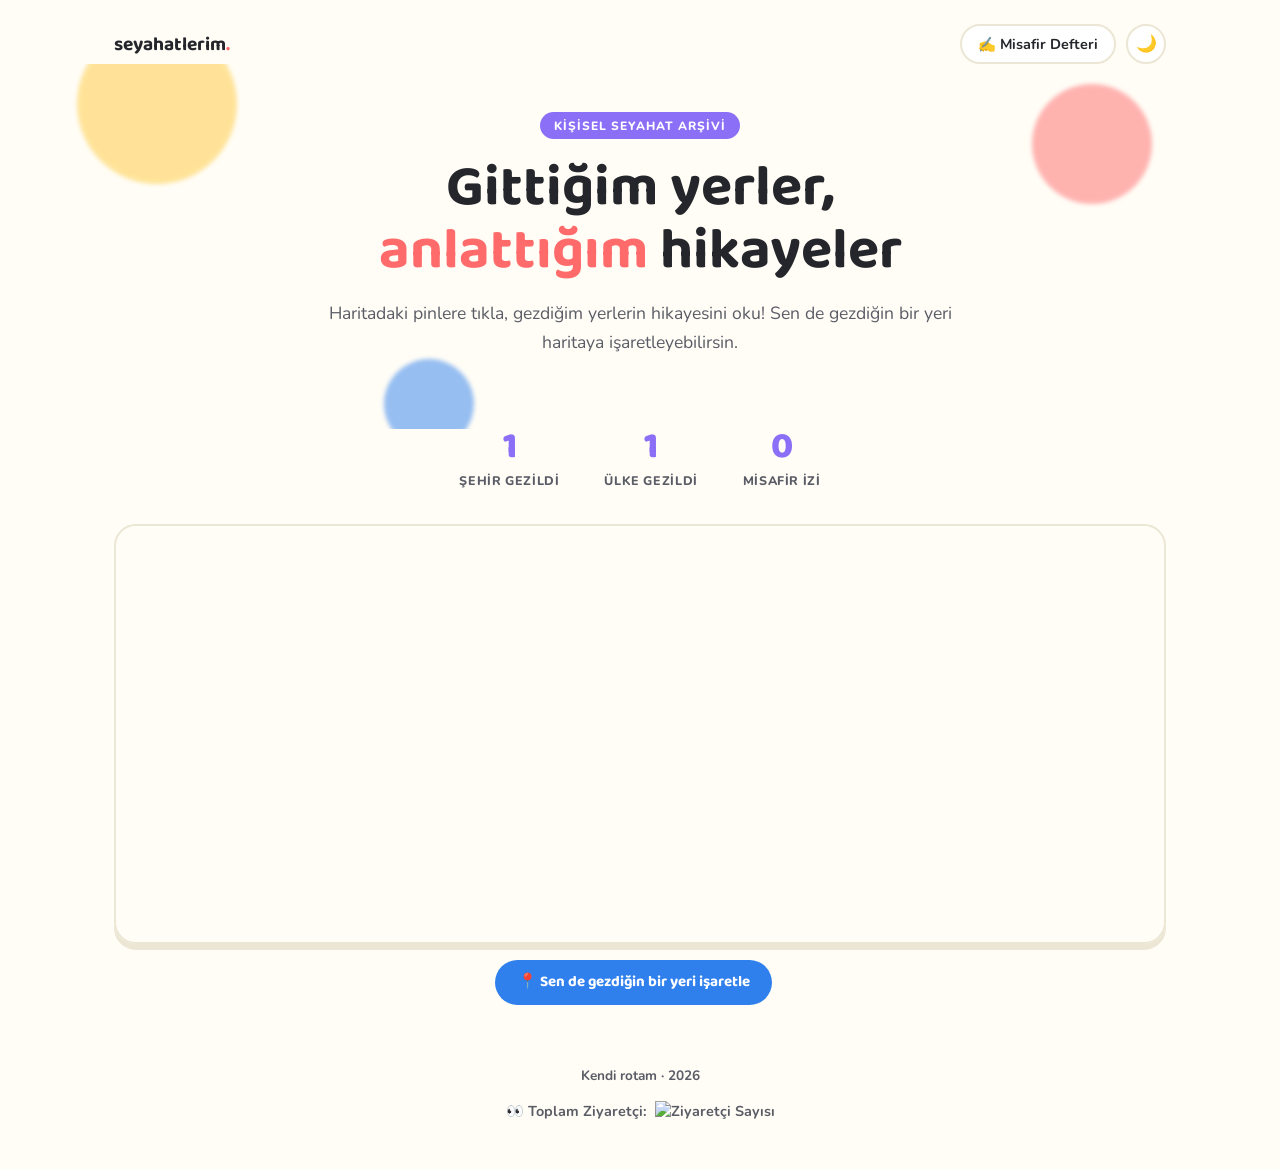
==== index.html @ c13cb985 "Add files via upload" ====
<!DOCTYPE html>
<html lang="tr">
<head>
<meta charset="UTF-8">
<meta name="viewport" content="width=device-width, initial-scale=1.0">
<title>Seyahat Günlüğüm</title>
<script>
  (function() {
    const saved = localStorage.getItem('theme');
    const theme = saved || (window.matchMedia('(prefers-color-scheme: dark)').matches ? 'dark' : 'light');
    document.documentElement.setAttribute('data-theme', theme);
  })();
</script>
<link rel="preconnect" href="https://fonts.googleapis.com">
<link href="https://fonts.googleapis.com/css2?family=Baloo+2:wght@500;700;800&family=Nunito:wght@400;600;700;800&display=swap" rel="stylesheet">
<link rel="stylesheet" href="style.css">
<link rel="stylesheet" href="https://unpkg.com/leaflet@1.9.4/dist/leaflet.css">
<script src="https://unpkg.com/leaflet@1.9.4/dist/leaflet.js"></script>
</head>
<body>

<nav class="nav">
  <span class="nav-brand">seyahatlerim<span class="dot">.</span></span>
  <div class="nav-right">
    <a class="nav-back" href="misafirdefteri.html">✍️ Misafir Defteri</a>
    <button id="theme-toggle" class="theme-toggle" aria-label="Karanlık modu değiştir">🌙</button>
  </div>
</nav>

<header class="hero">
  <span class="blob b1"></span>
  <span class="blob b2"></span>
  <span class="blob b3"></span>
  <div class="hero-inner">
    <span class="eyebrow">Kişisel seyahat arşivi</span>
    <h1>Gittiğim yerler, <span class="accent">anlattığım</span> hikayeler</h1>
    <p class="hero-sub">Haritadaki pinlere tıkla, gezdiğim yerlerin hikayesini oku! Sen de gezdiğin bir yeri haritaya işaretleyebilirsin.</p>
  </div>
</header>

<section class="stats-strip">
  <div class="stat">
    <span class="stat-num" id="stat-cities">0</span>
    <span class="stat-label">Şehir gezildi</span>
  </div>
  <div class="stat">
    <span class="stat-num" id="stat-countries">0</span>
    <span class="stat-label">Ülke gezildi</span>
  </div>
  <div class="stat">
    <span class="stat-num" id="stat-guestpins">0</span>
    <span class="stat-label">Misafir izi</span>
  </div>
</section>

<section class="map-section">
  <div id="turkiye-map"></div>
  <div class="map-toolbar">
    <button type="button" id="add-pin-btn" class="map-add-btn">📍 Sen de gezdiğin bir yeri işaretle</button>
    <span id="map-add-status" class="map-add-status"></span>
  </div>
</section>

<div id="pin-modal-overlay" class="pin-modal-overlay" hidden>
  <div class="pin-modal">
    <button type="button" id="pin-modal-close" class="pin-modal-close" aria-label="Kapat">✕</button>
    <h3>📍 Buraya bir iz bırak</h3>
    <p class="pin-modal-coords" id="pin-modal-coords"></p>
    <form id="pin-form">
      <div class="gb-row">
        <input id="pin-name" type="text" placeholder="Adın" maxlength="40" required>
      </div>
      <div class="gb-row">
        <input id="pin-place" type="text" placeholder="Yer adı (örn: Paris, Fransa)" maxlength="60" required>
      </div>
      <div class="gb-row">
        <textarea id="pin-message" placeholder="Kısa bir not (opsiyonel)" maxlength="300" rows="2"></textarea>
      </div>
      <div class="gb-row">
        <label class="pin-photo-label" for="pin-photo">📷 Fotoğraf ekle (opsiyonel)</label>
        <input id="pin-photo" class="pin-photo-input" type="file" accept="image/*" capture="environment">
        <img id="pin-photo-preview" class="pin-photo-preview" hidden alt="Fotoğraf önizleme">
      </div>
      <button type="submit" class="gb-btn">Haritaya ekle</button>
      <p id="pin-status" class="gb-status"></p>
    </form>
    <div id="pin-success" class="pin-success" hidden>
      <p class="pin-success-msg">Teşekkürler, izin haritaya eklendi! 🎉</p>
      <button type="button" id="pin-home-btn" class="gb-btn">🏠 Ana sayfaya dön</button>
    </div>
  </div>
</div>

<footer class="site-footer">
  <p>Kendi rotam · <span id="year"></span></p>
  <div style="margin-top: 1rem; display: flex; align-items: center; justify-content: center; gap: 0.5rem; font-size: 0.9rem; color: var(--ink-soft);">
    <span>👀 Toplam Ziyaretçi:</span>
    <img src="https://api.visitorbadge.io/api/visitors?path=https%3A%2F%2FYOUR_GITHUB_USERNAME.github.io%2Fseyahat-gunlugum&label=&countColor=%232f80ed&style=flat" alt="Ziyaretçi Sayısı" />
  </div></footer>

<script>
  document.getElementById('year').textContent = new Date().getFullYear();

  // Karanlık mod düğmesi
  const themeToggle = document.getElementById('theme-toggle');
  function updateThemeIcon() {
    const isDark = document.documentElement.getAttribute('data-theme') === 'dark';
    themeToggle.textContent = isDark ? '☀️' : '🌙';
  }
  updateThemeIcon();
  themeToggle.addEventListener('click', () => {
    const isDark = document.documentElement.getAttribute('data-theme') === 'dark';
    const next = isDark ? 'light' : 'dark';
    document.documentElement.setAttribute('data-theme', next);
    localStorage.setItem('theme', next);
    updateThemeIcon();
  });

  // =========================================================================
  // Haritadaki pinler. Yeni bir yer eklemek için bu listeye bir satır ekle:
  //   { name: 'Yer adı', lat: enlem, lng: boylam, color: '#renk', href: 'sayfa.html', country: 'Ülke adı' }
  // Enlem/boylam öğrenmek için Google Maps'te yere sağ tıklayıp koordinatları kopyalayabilirsin.
  // country belirtmezsen otomatik olarak 'Türkiye' sayılır — istatistik şeridi bunu kullanıyor.
  // =========================================================================
  const yerler = [
    { name: 'Lapseki, Çanakkale', lat: 40.3411, lng: 26.6839, color: '#ffc93c', href: 'lapseki.html', country: 'Türkiye' },
  ];

  // İstatistik şeridi
  document.getElementById('stat-cities').textContent = yerler.length;
  const ulkeSayisi = new Set(yerler.map(y => y.country || 'Türkiye')).size;
  document.getElementById('stat-countries').textContent = ulkeSayisi;

  const map = L.map('turkiye-map', {
    scrollWheelZoom: false,
  }).setView([39.0, 35.2], 6);

  // Misafir pin script'inin (aşağıdaki type="module" script) erişebilmesi için haritayı global yapıyoruz
  window.travelMap = map;

  L.tileLayer('https://{s}.tile.openstreetmap.org/{z}/{x}/{y}.png', {
    attribution: '&copy; OpenStreetMap katkıda bulunanlar',
    maxZoom: 18,
  }).addTo(map);

  yerler.forEach(yer => {
    const icon = L.divIcon({
      className: 'map-pin',
      html: `<span style="background:${yer.color}"></span>`,
      iconSize: [26, 26],
      iconAnchor: [13, 26],
    });
    const marker = L.marker([yer.lat, yer.lng], { icon }).addTo(map);
    marker.bindPopup(
      `<strong>${yer.name}</strong><br><a href="${yer.href}">Devamını oku →</a>`
    );
  });
</script>

<!-- Misafir pinleri: ziyaretçilerin kendi gezdikleri yerleri (fotoğraflı) haritaya eklemesi (Firebase Firestore) -->
<script type="module">
  import { initializeApp } from "https://www.gstatic.com/firebasejs/10.12.0/firebase-app.js";
  import { getFirestore, collection, addDoc, query, orderBy, onSnapshot } from "https://www.gstatic.com/firebasejs/10.12.0/firebase-firestore.js";

  // Misafir Defteri ile aynı Firebase projesi kullanılıyor.
  const firebaseConfig = {
    apiKey: "AIzaSyBGQauDgiCKPF6yMNXSO3EoKITZ90ww8_0",
    authDomain: "misafir-defteri.firebaseapp.com",
    projectId: "misafir-defteri",
    storageBucket: "misafir-defteri.appspot.com",
    messagingSenderId: "1055261329396",
    appId: "1:1055261329396:web:203233de2e6e3c3d625ba1"
  };

  const app = initializeApp(firebaseConfig);
  const db = getFirestore(app);
  const pinsRef = collection(db, "haritaPinleri");

  const map = window.travelMap;

  const addBtn = document.getElementById('add-pin-btn');
  const addStatus = document.getElementById('map-add-status');
  const overlay = document.getElementById('pin-modal-overlay');
  const closeBtn = document.getElementById('pin-modal-close');
  const form = document.getElementById('pin-form');
  const nameInput = document.getElementById('pin-name');
  const placeInput = document.getElementById('pin-place');
  const msgInput = document.getElementById('pin-message');
  const photoInput = document.getElementById('pin-photo');
  const photoPreview = document.getElementById('pin-photo-preview');
  const statusEl = document.getElementById('pin-status');
  const coordsEl = document.getElementById('pin-modal-coords');
  const guestCountEl = document.getElementById('stat-guestpins');
  const successBox = document.getElementById('pin-success');
  const homeBtn = document.getElementById('pin-home-btn');

  let addMode = false;
  let pendingLatLng = null;
  let visitorMarkers = [];

  function escapeHtml(str) {
    const div = document.createElement('div');
    div.textContent = str || '';
    return div.innerHTML;
  }

  // Seçilen fotoğrafı küçük bir önizleme olarak göster
  photoInput.addEventListener('change', () => {
    const file = photoInput.files[0];
    if (!file) {
      photoPreview.hidden = true;
      photoPreview.src = '';
      return;
    }
    const reader = new FileReader();
    reader.onload = (e) => {
      photoPreview.src = e.target.result;
      photoPreview.hidden = false;
    };
    reader.readAsDataURL(file);
  });

  // Fotoğrafı Firestore belge boyutu limitine (1MB) sığacak şekilde küçültüp sıkıştırır
  function resizeImage(file, maxDim = 640, quality = 0.55) {
    return new Promise((resolve, reject) => {
      const reader = new FileReader();
      reader.onload = (e) => {
        const img = new Image();
        img.onload = () => {
          let { width, height } = img;
          if (width > height && width > maxDim) {
            height = Math.round(height * (maxDim / width));
            width = maxDim;
          } else if (height >= width && height > maxDim) {
            width = Math.round(width * (maxDim / height));
            height = maxDim;
          }
          const canvas = document.createElement('canvas');
          canvas.width = width;
          canvas.height = height;
          const ctx = canvas.getContext('2d');
          ctx.drawImage(img, 0, 0, width, height);
          resolve(canvas.toDataURL('image/jpeg', quality));
        };
        img.onerror = reject;
        img.src = e.target.result;
      };
      reader.onerror = reject;
      reader.readAsDataURL(file);
    });
  }

  function setAddMode(on) {
    addMode = on;
    if (addMode) {
      addBtn.textContent = '✕ Vazgeç';
      addStatus.textContent = 'Haritada iz bırakmak istediğin yere tıkla 👇';
      map.getContainer().style.cursor = 'crosshair';
    } else {
      addBtn.textContent = '📍 Sen de gezdiğin bir yeri işaretle';
      addStatus.textContent = '';
      map.getContainer().style.cursor = '';
    }
  }

  addBtn.addEventListener('click', () => setAddMode(!addMode));

  map.on('click', (e) => {
    if (!addMode) return;
    pendingLatLng = e.latlng;
    coordsEl.textContent = `📍 ${e.latlng.lat.toFixed(3)}, ${e.latlng.lng.toFixed(3)}`;
    overlay.hidden = false;
    nameInput.focus();
    setAddMode(false);
  });

  function closeModal() {
    overlay.hidden = true;
    form.reset();
    form.hidden = false;
    successBox.hidden = true;
    statusEl.textContent = '';
    photoPreview.hidden = true;
    photoPreview.src = '';
    pendingLatLng = null;
  }
  closeBtn.addEventListener('click', closeModal);
  homeBtn.addEventListener('click', closeModal);
  overlay.addEventListener('click', (e) => {
    if (e.target === overlay) closeModal();
  });
  document.addEventListener('keydown', (e) => {
    if (e.key === 'Escape' && !overlay.hidden) closeModal();
  });

  form.addEventListener('submit', async (e) => {
    e.preventDefault();
    if (!pendingLatLng) return;
    const name = nameInput.value.trim();
    const place = placeInput.value.trim();
    const message = msgInput.value.trim();
    if (!name || !place) return;

    const photoFile = photoInput.files[0];
    if (photoFile && photoFile.size > 12 * 1024 * 1024) {
      statusEl.style.color = '#e74c3c';
      statusEl.textContent = 'Fotoğraf çok büyük, daha küçük bir tane seçer misin?';
      return;
    }

    statusEl.style.color = 'var(--ink)';
    statusEl.textContent = 'Ekleniyor...';

    try {
      let photoDataUrl = '';
      if (photoFile) {
        statusEl.textContent = 'Fotoğraf hazırlanıyor...';
        photoDataUrl = await resizeImage(photoFile);
      }

      statusEl.textContent = 'Ekleniyor...';
      await addDoc(pinsRef, {
        name,
        place,
        message,
        photo: photoDataUrl,
        lat: pendingLatLng.lat,
        lng: pendingLatLng.lng,
        createdAt: new Date()
      });
      statusEl.textContent = '';
      form.hidden = true;
      successBox.hidden = false;
    } catch (err) {
      console.error('Pin ekleme hatası:', err);
      statusEl.style.color = '#e74c3c';
      statusEl.textContent = 'Bir şeyler ters gitti, tekrar dener misin?';
    }
  });

  // Tüm misafir pinlerini canlı dinle ve haritada göster
  const q = query(pinsRef, orderBy('createdAt', 'desc'));
  onSnapshot(q, (snapshot) => {
    visitorMarkers.forEach(m => map.removeLayer(m));
    visitorMarkers = [];

    if (guestCountEl) guestCountEl.textContent = snapshot.size;

    snapshot.forEach(doc => {
      const data = doc.data();
      if (typeof data.lat !== 'number' || typeof data.lng !== 'number') return;
      const icon = L.divIcon({
        className: 'map-pin map-pin-visitor',
        html: `<span></span>`,
        iconSize: [22, 22],
        iconAnchor: [11, 22],
      });
      const marker = L.marker([data.lat, data.lng], { icon }).addTo(map);
      const photoHtml = data.photo
        ? `<img src="${data.photo}" alt="${escapeHtml(data.place)}" style="display:block;max-width:180px;width:100%;border-radius:10px;margin-top:6px;">`
        : '';
      marker.bindPopup(
        `<strong>${escapeHtml(data.place)}</strong>${data.message ? `<br>${escapeHtml(data.message)}` : ''}${photoHtml}<br><span style="color:var(--ink-soft);font-size:0.8em;">— ${escapeHtml(data.name)}</span>`
      );
      visitorMarkers.push(marker);
    });
  }, (err) => {
    console.error('Misafir pinleri yüklenemedi:', err);
  });
</script>
</body>
</html>
---- style.css ----
:root {
  --paper: #fffdf6;
  --surface: #ffffff;
  --ink: #24262b;
  --ink-soft: #5b5d66;
  --blue: #2f80ed;
  --coral: #ff6b6b;
  --yellow: #ffc93c;
  --green: #06a77d;
  --purple: #8c6ff7;
  --line: #ece6d4;
  --radius-lg: 22px;
  --radius-sm: 12px;
}

[data-theme="dark"] {
  --paper: #1a1b1f;
  --surface: #24262b;
  --ink: #ecedf1;
  --ink-soft: #9a9da6;
  --line: #34363d;
}

[data-theme="dark"] .gb-setup { color: #24262b; }

* { box-sizing: border-box; }

body {
  margin: 0;
  background: var(--paper);
  color: var(--ink);
  font-family: 'Nunito', sans-serif;
  -webkit-font-smoothing: antialiased;
  transition: background-color 0.2s ease, color 0.2s ease;
}

h1, h2, h3 {
  font-family: 'Baloo 2', sans-serif;
  margin: 0;
}

a { color: inherit; text-decoration: none; }

/* ---------- NAV ---------- */
.nav {
  display: flex;
  align-items: center;
  justify-content: space-between;
  max-width: 1100px;
  margin: 0 auto;
  padding: 1.5rem 1.5rem 0;
}
.nav-brand {
  font-family: 'Baloo 2', sans-serif;
  font-weight: 700;
  font-size: 1.2rem;
}
.nav-brand .dot { color: var(--coral); }
.nav-right {
  display: flex;
  align-items: center;
  gap: 0.6rem;
}
.nav-back {
  display: inline-flex;
  align-items: center;
  gap: 0.4rem;
  font-weight: 700;
  font-size: 0.9rem;
  padding: 0.5rem 1rem;
  border-radius: 999px;
  background: var(--surface);
  color: var(--ink);
  border: 2px solid var(--line);
  transition: transform 0.15s ease, border-color 0.15s ease;
}
.nav-back:hover { transform: translateX(-3px); border-color: var(--blue); }

.theme-toggle {
  display: inline-flex;
  align-items: center;
  justify-content: center;
  width: 40px;
  height: 40px;
  flex-shrink: 0;
  border-radius: 50%;
  border: 2px solid var(--line);
  background: var(--surface);
  color: var(--ink);
  font-size: 1.05rem;
  line-height: 1;
  cursor: pointer;
  transition: transform 0.2s ease, border-color 0.15s ease;
}
.theme-toggle:hover { transform: rotate(15deg); border-color: var(--purple); }

/* ---------- HERO ---------- */
.hero {
  position: relative;
  padding: 3rem 1.5rem 3.5rem;
  text-align: center;
  overflow: hidden;
}
.hero-inner { max-width: 640px; margin: 0 auto; position: relative; z-index: 2; }

.blob {
  position: absolute;
  border-radius: 50%;
  filter: blur(2px);
  opacity: 0.5;
  z-index: 1;
}
.blob.b1 { width: 160px; height: 160px; background: var(--yellow); top: -40px; left: 6%; }
.blob.b2 { width: 120px; height: 120px; background: var(--coral); top: 20px; right: 10%; }
.blob.b3 { width: 90px;  height: 90px;  background: var(--blue); bottom: -20px; left: 30%; }

.eyebrow {
  display: inline-block;
  font-weight: 800;
  font-size: 0.75rem;
  letter-spacing: 0.08em;
  text-transform: uppercase;
  color: #fff;
  background: var(--purple);
  padding: 0.35rem 0.9rem;
  border-radius: 999px;
  margin-bottom: 1.1rem;
}

.hero h1 {
  font-size: clamp(2.2rem, 6vw, 3.6rem);
  font-weight: 700;
  line-height: 1.1;
}
.hero h1 .accent { color: var(--coral); }

.hero-sub {
  margin-top: 1rem;
  font-size: 1.1rem;
  color: var(--ink-soft);
  line-height: 1.6;
}

/* ---------- STATS STRIP ---------- */
.stats-strip {
  display: flex;
  justify-content: center;
  gap: 2.8rem;
  flex-wrap: wrap;
  max-width: 700px;
  margin: 0 auto 2.2rem;
  padding: 0 1.5rem;
}
.stat { text-align: center; }
.stat-num {
  display: block;
  font-family: 'Baloo 2', sans-serif;
  font-size: 2.3rem;
  font-weight: 800;
  color: var(--purple);
  line-height: 1;
}
.stat-label {
  display: block;
  margin-top: 0.35rem;
  font-size: 0.78rem;
  font-weight: 800;
  text-transform: uppercase;
  letter-spacing: 0.05em;
  color: var(--ink-soft);
}

/* ---------- MAP ---------- */
.map-section {
  max-width: 1100px;
  margin: 0 auto 1rem;
  padding: 0 1.5rem;
}
#turkiye-map {
  width: 100%;
  height: 420px;
  border-radius: var(--radius-lg);
  border: 2px solid var(--line);
  box-shadow: 0 6px 0 var(--line);
}
.map-pin span {
  display: block;
  width: 20px;
  height: 20px;
  border-radius: 50% 50% 50% 0;
  transform: rotate(-45deg);
  border: 2px solid #fff;
  box-shadow: 0 2px 4px rgba(0,0,0,0.35);
}
.leaflet-popup-content-wrapper {
  border-radius: var(--radius-sm);
  font-family: 'Nunito', sans-serif;
}
.leaflet-popup-content a {
  font-weight: 800;
  color: var(--purple);
}
@media (max-width: 480px) {
  #turkiye-map { height: 320px; }
}

/* ---------- MAP: MÄ°SAFÄ°R PÄ°NÄ° EKLEME ---------- */
.map-toolbar {
  display: flex;
  align-items: center;
  justify-content: center;
  gap: 0.8rem;
  flex-wrap: wrap;
  margin-top: 1rem;
}
.map-add-btn {
  font-family: 'Baloo 2', sans-serif;
  font-weight: 700;
  font-size: 0.95rem;
  padding: 0.65rem 1.4rem;
  border: none;
  border-radius: 999px;
  background: var(--blue);
  color: #fff;
  cursor: pointer;
  transition: transform 0.15s ease;
}
.map-add-btn:hover { transform: translateY(-2px); }
.map-add-status {
  font-weight: 700;
  font-size: 0.85rem;
  color: var(--ink-soft);
}

.map-pin-visitor span {
  display: block;
  width: 16px;
  height: 16px;
  border-radius: 50% 50% 50% 0;
  transform: rotate(-45deg);
  border: 2px solid #fff;
  background: var(--blue);
  box-shadow: 0 2px 4px rgba(0,0,0,0.35);
}

.pin-modal-overlay {
  position: fixed;
  inset: 0;
  background: rgba(0,0,0,0.45);
  align-items: center;
  justify-content: center;
  padding: 1.5rem;
  z-index: 1000;
  display: none;
}
/* [hidden] tek baÅŸÄ±na yeterli deÄŸil Ã§Ã¼nkÃ¼ yukarÄ±daki class display'i ezer;
   bu yÃ¼zden gÃ¶rÃ¼nÃ¼rlÃ¼ÄŸÃ¼ aÃ§Ä±kÃ§a :not([hidden]) ile kontrol ediyoruz. */
.pin-modal-overlay:not([hidden]) {
  display: flex;
}

.pin-success { text-align: center; }
.pin-success-msg {
  font-weight: 700;
  color: var(--green);
  margin: 0 0 1.2rem;
  line-height: 1.5;
}
.pin-modal {
  position: relative;
  background: var(--surface);
  border: 2px solid var(--line);
  border-radius: var(--radius-lg);
  padding: 1.8rem;
  max-width: 380px;
  width: 100%;
  box-shadow: 0 6px 0 var(--line);
}
.pin-modal h3 {
  font-size: 1.3rem;
  margin-bottom: 0.4rem;
}
.pin-modal-coords {
  font-size: 0.8rem;
  color: var(--ink-soft);
  margin: 0 0 1rem;
}
.pin-modal-close {
  position: absolute;
  top: 1rem;
  right: 1rem;
  width: 32px;
  height: 32px;
  border-radius: 50%;
  border: 2px solid var(--line);
  background: var(--paper);
  color: var(--ink);
  cursor: pointer;
  font-size: 0.9rem;
}

.pin-photo-label {
  display: block;
  font-weight: 700;
  font-size: 0.85rem;
  margin-bottom: 0.4rem;
  color: var(--ink-soft);
}
.pin-photo-input {
  width: 100%;
  font-family: 'Nunito', sans-serif;
  font-size: 0.85rem;
  color: var(--ink);
}
.pin-photo-preview {
  display: block;
  margin-top: 0.7rem;
  max-width: 100%;
  max-height: 160px;
  border-radius: var(--radius-sm);
  border: 2px solid var(--line);
  object-fit: cover;
}

/* ---------- ENTRIES GRID ---------- */
.entries {
  max-width: 1100px;
  margin: 0 auto;
  padding: 1rem 1.5rem 5rem;
  display: grid;
  grid-template-columns: repeat(auto-fit, minmax(280px, 1fr));
  gap: 2.2rem;
}

.card {
  display: block;
  background: var(--surface);
  border: 2px solid var(--line);
  border-radius: var(--radius-lg);
  overflow: hidden;
  transition: transform 0.2s ease, box-shadow 0.2s ease, border-color 0.2s ease;
  box-shadow: 0 6px 0 var(--line);
}
.card:hover {
  transform: translateY(-6px) rotate(-0.6deg);
  box-shadow: 0 10px 0 var(--card-color, var(--coral));
  border-color: var(--card-color, var(--coral));
}

.card-photo { position: relative; aspect-ratio: 4 / 3; overflow: hidden; }
.card-photo img { width: 100%; height: 100%; object-fit: cover; display: block; }

.pin {
  position: absolute;
  top: 12px;
  left: 12px;
  display: flex;
  align-items: center;
  gap: 0.3rem;
  background: var(--card-color, var(--coral));
  color: #fff;
  font-weight: 800;
  font-size: 0.75rem;
  padding: 0.35rem 0.7rem;
  border-radius: 999px;
}

.card-body { padding: 1.3rem 1.4rem 1.5rem; }

.card-loc {
  font-weight: 800;
  font-size: 0.75rem;
  letter-spacing: 0.06em;
  text-transform: uppercase;
  color: var(--card-color, var(--coral));
  margin: 0 0 0.4rem;
}

.card h2 {
  font-size: 1.35rem;
  font-weight: 700;
  margin-bottom: 0.5rem;
}

.card-text {
  font-size: 0.95rem;
  line-height: 1.6;
  color: var(--ink-soft);
  margin: 0 0 1rem;
}

.card-cta {
  display: inline-flex;
  align-items: center;
  gap: 0.35rem;
  font-weight: 800;
  font-size: 0.9rem;
  color: var(--card-color, var(--coral));
}
.card-cta .arrow { transition: transform 0.15s ease; }
.card:hover .card-cta .arrow { transform: translateX(4px); }

/* ---------- DETAIL PAGE ---------- */
.detail-hero {
  max-width: 900px;
  margin: 1.5rem auto 0;
  padding: 0 1.5rem;
}
.detail-photo {
  width: 100%;
  aspect-ratio: 16 / 8;
  object-fit: cover;
  border-radius: var(--radius-lg);
  border: 2px solid var(--line);
  display: block;
}

.detail-meta {
  display: flex;
  flex-wrap: wrap;
  gap: 0.6rem;
  margin: 1.3rem 0 0.6rem;
}
.pill {
  font-weight: 800;
  font-size: 0.78rem;
  padding: 0.3rem 0.8rem;
  border-radius: 999px;
  color: #fff;
}

.detail-title {
  max-width: 900px;
  margin: 0 auto;
  padding: 0 1.5rem;
  font-size: clamp(1.8rem, 5vw, 2.6rem);
  font-weight: 700;
  margin-top: 0.4rem;
}

.detail-body {
  max-width: 700px;
  margin: 1.6rem auto 0;
  padding: 0 1.5rem 4rem;
  font-size: 1.08rem;
  line-height: 1.85;
  color: var(--ink);
}
.detail-body p { margin: 0 0 1.2rem; }

.detail-footer {
  max-width: 900px;
  margin: 0 auto;
  padding: 0 1.5rem 4rem;
}
.back-link {
  display: inline-flex;
  align-items: center;
  gap: 0.4rem;
  font-weight: 800;
  padding: 0.7rem 1.3rem;
  border-radius: 999px;
  background: var(--ink);
  color: #fff;
  transition: transform 0.15s ease;
}
.back-link:hover { transform: translateX(-3px); }

/* ---------- FOOTER ---------- */
.site-footer {
  text-align: center;
  padding: 2rem 1rem 3rem;
  font-weight: 700;
  font-size: 0.85rem;
  color: var(--ink-soft);
}

/* ---------- GUESTBOOK ---------- */
.gb-setup {
  max-width: 700px;
  margin: 0 auto 2rem;
  padding: 1.5rem 1.6rem;
  background: #fff8e1;
  border: 2px solid var(--yellow);
  border-radius: var(--radius-lg);
}
.gb-setup p { margin: 0 0 0.8rem; line-height: 1.6; }

.gb-wrap {
  max-width: 700px;
  margin: 0 auto;
  padding: 0 1.5rem 4rem;
}

.gb-form {
  background: var(--surface);
  border: 2px solid var(--line);
  border-radius: var(--radius-lg);
  padding: 1.5rem;
  margin-bottom: 2.5rem;
  box-shadow: 0 6px 0 var(--line);
}
.gb-row { margin-bottom: 1rem; }
.gb-form input,
.gb-form textarea {
  width: 100%;
  font-family: 'Nunito', sans-serif;
  font-size: 1rem;
  padding: 0.8rem 1rem;
  border: 2px solid var(--line);
  border-radius: var(--radius-sm);
  resize: vertical;
  background: var(--paper);
  color: var(--ink);
}
.gb-form input:focus,
.gb-form textarea:focus {
  outline: none;
  border-color: var(--purple);
}

.gb-btn {
  font-family: 'Baloo 2', sans-serif;
  font-weight: 700;
  font-size: 1rem;
  padding: 0.7rem 1.6rem;
  border: none;
  border-radius: 999px;
  background: var(--purple);
  color: #fff;
  cursor: pointer;
  transition: transform 0.15s ease;
}
.gb-btn:hover { transform: translateY(-2px); }
.gb-btn:disabled { opacity: 0.6; cursor: default; transform: none; }

.gb-status {
  margin: 0.8rem 0 0;
  font-weight: 700;
  font-size: 0.9rem;
  color: var(--green);
  min-height: 1.2em;
}

.gb-entries { display: flex; flex-direction: column; gap: 1rem; }
.gb-loading { color: var(--ink-soft); font-weight: 600; text-align: center; }

.gb-entry {
  background: var(--surface);
  border: 2px solid var(--line);
  border-left: 5px solid var(--purple);
  border-radius: var(--radius-sm);
  padding: 1rem 1.2rem;
}
.gb-entry-name {
  font-family: 'Baloo 2', sans-serif;
  font-weight: 700;
  margin: 0 0 0.3rem;
  color: var(--purple);
}
.gb-entry-msg {
  margin: 0 0 0.4rem;
  line-height: 1.6;
  color: var(--ink);
}
.gb-entry-date {
  margin: 0;
  font-size: 0.78rem;
  font-weight: 700;
  color: var(--ink-soft);
}

/* ---------- ACCESSIBILITY / MOTION ---------- */
a:focus-visible, button:focus-visible {
  outline: 3px solid var(--blue);
  outline-offset: 2px;
}
@media (prefers-reduced-motion: reduce) {
  .card, .card-cta .arrow, .nav-back, .back-link, .theme-toggle, body { transition: none; }
}

@media (max-width: 480px) {
  .hero { padding: 2.2rem 1.2rem 2rem; }
  .entries { padding: 0.5rem 1.2rem 3.5rem; gap: 1.6rem; }
  .pin-modal { padding: 1.4rem; }
}
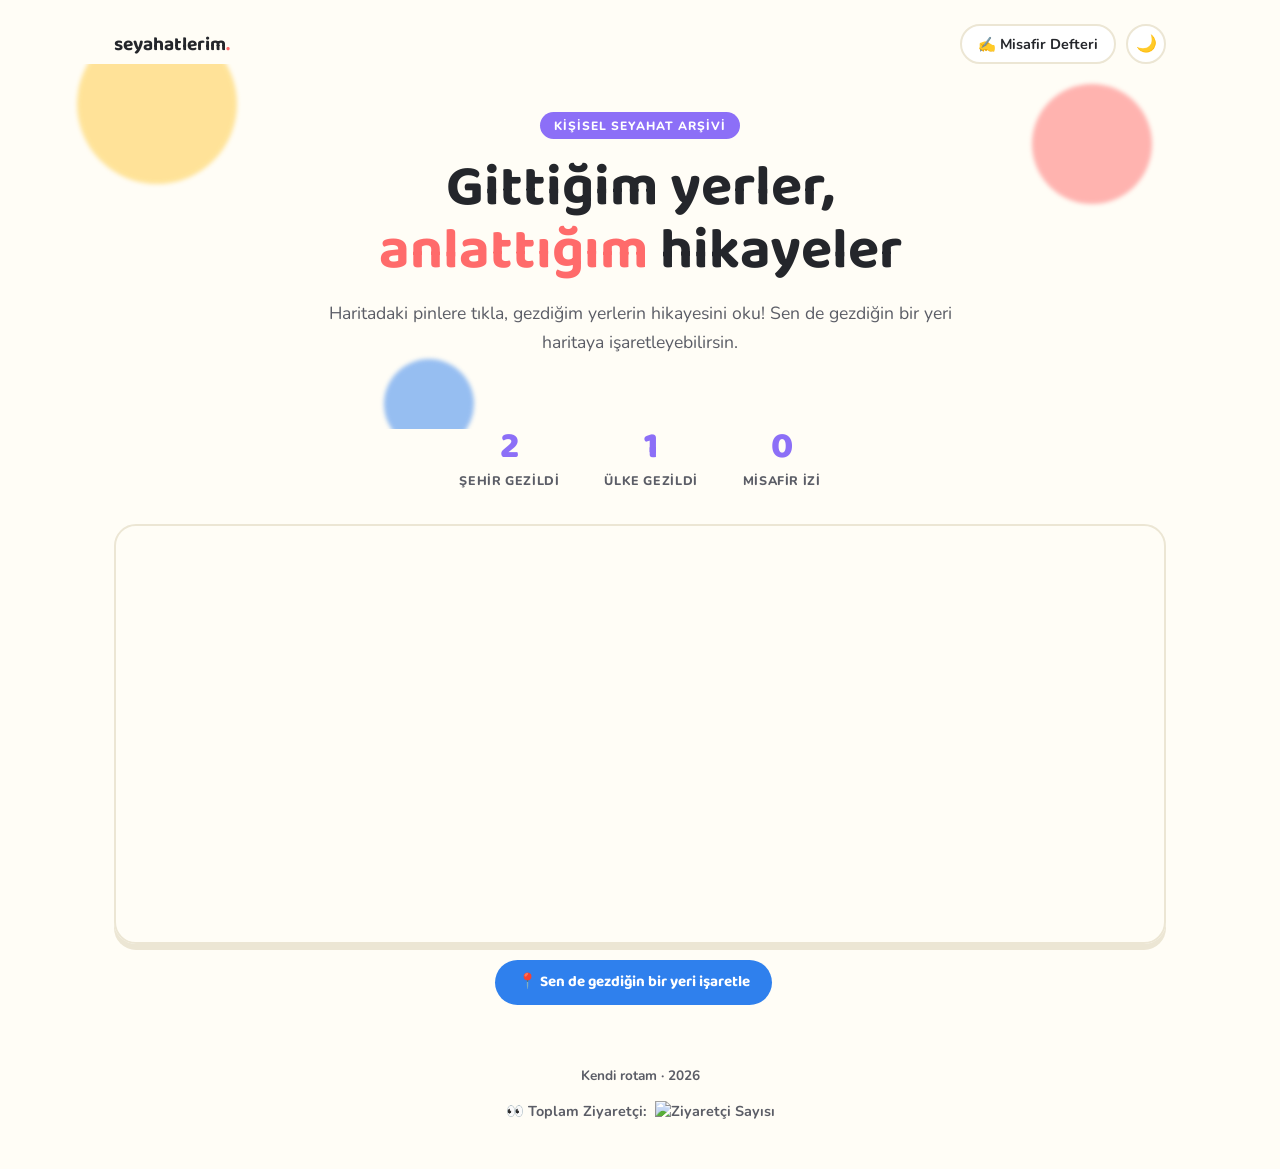
==== commit 4614bf25: "Add files via upload" ====
--- a/index.html
+++ b/index.html
@@ -53,6 +53,21 @@
   </div>
 </section>
 
+<section id="highlight-section" class="highlight-section" hidden>
+  <div class="highlight-card">
+    <span class="highlight-badge">🌟 En çok beğenilen iz</span>
+    <div class="highlight-body">
+      <img id="highlight-photo" class="highlight-photo" src="" alt="" hidden>
+      <div class="highlight-text">
+        <span id="highlight-cat" class="pin-cat-badge" hidden></span>
+        <h3 id="highlight-place"></h3>
+        <p id="highlight-message" class="highlight-message"></p>
+        <p class="highlight-meta">— <span id="highlight-name"></span> · <span id="highlight-likes"></span> ❤️</p>
+      </div>
+    </div>
+  </div>
+</section>
+
 <section class="map-section">
   <div id="turkiye-map"></div>
   <div class="map-toolbar">
@@ -77,6 +92,16 @@
         <textarea id="pin-message" placeholder="Kısa bir not (opsiyonel)" maxlength="300" rows="2"></textarea>
       </div>
       <div class="gb-row">
+        <span class="pin-photo-label">🏷️ Kategori (opsiyonel)</span>
+        <div id="pin-category-group" class="pin-category-group">
+          <button type="button" class="pin-cat-btn" data-cat="plaj" style="--cat-color:var(--blue)">🏖️ Plaj</button>
+          <button type="button" class="pin-cat-btn" data-cat="dag" style="--cat-color:var(--green)">🏔️ Dağ</button>
+          <button type="button" class="pin-cat-btn" data-cat="sehir" style="--cat-color:var(--purple)">🏙️ Şehir</button>
+          <button type="button" class="pin-cat-btn" data-cat="lezzet" style="--cat-color:var(--coral)">🍜 Lezzet</button>
+          <button type="button" class="pin-cat-btn" data-cat="etkinlik" style="--cat-color:var(--yellow)">🎉 Etkinlik</button>
+        </div>
+      </div>
+      <div class="gb-row">
         <label class="pin-photo-label" for="pin-photo">📷 Fotoğraf ekle (opsiyonel)</label>
         <input id="pin-photo" class="pin-photo-input" type="file" accept="image/*" capture="environment">
         <img id="pin-photo-preview" class="pin-photo-preview" hidden alt="Fotoğraf önizleme">
@@ -91,6 +116,11 @@
   </div>
 </div>
 
+<div id="photo-lightbox-overlay" class="photo-lightbox-overlay" hidden>
+  <button type="button" id="photo-lightbox-close" class="photo-lightbox-close" aria-label="Kapat">✕</button>
+  <img id="photo-lightbox-img" class="photo-lightbox-img" src="" alt="Büyütülmüş fotoğraf">
+</div>
+
 <footer class="site-footer">
   <p>Kendi rotam · <span id="year"></span></p>
   <div style="margin-top: 1rem; display: flex; align-items: center; justify-content: center; gap: 0.5rem; font-size: 0.9rem; color: var(--ink-soft);">
@@ -108,13 +138,6 @@
     themeToggle.textContent = isDark ? '☀️' : '🌙';
   }
   updateThemeIcon();
-  themeToggle.addEventListener('click', () => {
-    const isDark = document.documentElement.getAttribute('data-theme') === 'dark';
-    const next = isDark ? 'light' : 'dark';
-    document.documentElement.setAttribute('data-theme', next);
-    localStorage.setItem('theme', next);
-    updateThemeIcon();
-  });
 
   // =========================================================================
   // Haritadaki pinler. Yeni bir yer eklemek için bu listeye bir satır ekle:
@@ -124,6 +147,7 @@
   // =========================================================================
   const yerler = [
     { name: 'Lapseki, Çanakkale', lat: 40.3411, lng: 26.6839, color: '#ffc93c', href: 'lapseki.html', country: 'Türkiye' },
+    { name: 'Galata Kulesi, İstanbul', lat: 41.0256, lng: 28.9744, color: '#2f80ed', href: 'galata.html', country: 'Türkiye' },
   ];
 
   // İstatistik şeridi
@@ -138,10 +162,30 @@
   // Misafir pin script'inin (aşağıdaki type="module" script) erişebilmesi için haritayı global yapıyoruz
   window.travelMap = map;
 
-  L.tileLayer('https://{s}.tile.openstreetmap.org/{z}/{x}/{y}.png', {
-    attribution: '&copy; OpenStreetMap katkıda bulunanlar',
-    maxZoom: 18,
+  // Tema ile uyumlu, marka renklerine yakın yumuşak bir harita stili (CartoDB Voyager / Dark Matter)
+  function getTileUrl() {
+    const isDark = document.documentElement.getAttribute('data-theme') === 'dark';
+    return isDark
+      ? 'https://{s}.basemaps.cartocdn.com/dark_all/{z}/{x}/{y}{r}.png'
+      : 'https://{s}.basemaps.cartocdn.com/rastertiles/voyager/{z}/{x}/{y}{r}.png';
+  }
+
+  const tileLayer = L.tileLayer(getTileUrl(), {
+    attribution: '&copy; <a href="https://www.openstreetmap.org/copyright">OpenStreetMap</a> katkıda bulunanlar &copy; <a href="https://carto.com/attributions">CARTO</a>',
+    subdomains: 'abcd',
+    maxZoom: 19,
+    detectRetina: true,
   }).addTo(map);
+
+  // Tema değişince harita stilini de değiştir
+  themeToggle.addEventListener('click', () => {
+    const isDark = document.documentElement.getAttribute('data-theme') === 'dark';
+    const next = isDark ? 'light' : 'dark';
+    document.documentElement.setAttribute('data-theme', next);
+    localStorage.setItem('theme', next);
+    updateThemeIcon();
+    tileLayer.setUrl(getTileUrl());
+  });
 
   yerler.forEach(yer => {
     const icon = L.divIcon({
@@ -157,10 +201,10 @@
   });
 </script>
 
-<!-- Misafir pinleri: ziyaretçilerin kendi gezdikleri yerleri (fotoğraflı) haritaya eklemesi (Firebase Firestore) -->
+<!-- Misafir pinleri: ziyaretçilerin kendi gezdikleri yerleri (fotoğraflı, kategorili, beğenilebilir) haritaya eklemesi (Firebase Firestore) -->
 <script type="module">
   import { initializeApp } from "https://www.gstatic.com/firebasejs/10.12.0/firebase-app.js";
-  import { getFirestore, collection, addDoc, query, orderBy, onSnapshot } from "https://www.gstatic.com/firebasejs/10.12.0/firebase-firestore.js";
+  import { getFirestore, collection, doc, addDoc, updateDoc, increment, query, orderBy, limit, onSnapshot } from "https://www.gstatic.com/firebasejs/10.12.0/firebase-firestore.js";
 
   // Misafir Defteri ile aynı Firebase projesi kullanılıyor.
   const firebaseConfig = {
@@ -177,6 +221,14 @@
   const pinsRef = collection(db, "haritaPinleri");
 
   const map = window.travelMap;
+
+  const CATEGORY_META = {
+    plaj: { label: '🏖️ Plaj', color: 'var(--blue)' },
+    dag: { label: '🏔️ Dağ', color: 'var(--green)' },
+    sehir: { label: '🏙️ Şehir', color: 'var(--purple)' },
+    lezzet: { label: '🍜 Lezzet', color: 'var(--coral)' },
+    etkinlik: { label: '🎉 Etkinlik', color: 'var(--yellow)' },
+  };
 
   const addBtn = document.getElementById('add-pin-btn');
   const addStatus = document.getElementById('map-add-status');
@@ -188,21 +240,102 @@
   const msgInput = document.getElementById('pin-message');
   const photoInput = document.getElementById('pin-photo');
   const photoPreview = document.getElementById('pin-photo-preview');
+  const catButtons = Array.from(document.querySelectorAll('.pin-cat-btn'));
   const statusEl = document.getElementById('pin-status');
   const coordsEl = document.getElementById('pin-modal-coords');
   const guestCountEl = document.getElementById('stat-guestpins');
   const successBox = document.getElementById('pin-success');
   const homeBtn = document.getElementById('pin-home-btn');
 
+  const lightboxOverlay = document.getElementById('photo-lightbox-overlay');
+  const lightboxImg = document.getElementById('photo-lightbox-img');
+  const lightboxClose = document.getElementById('photo-lightbox-close');
+
+  const highlightSection = document.getElementById('highlight-section');
+  const highlightPhoto = document.getElementById('highlight-photo');
+  const highlightCat = document.getElementById('highlight-cat');
+  const highlightPlace = document.getElementById('highlight-place');
+  const highlightMessage = document.getElementById('highlight-message');
+  const highlightName = document.getElementById('highlight-name');
+  const highlightLikes = document.getElementById('highlight-likes');
+
   let addMode = false;
   let pendingLatLng = null;
-  let visitorMarkers = [];
+  let selectedCategory = '';
+  let firstSnapshotHandled = false;
+  const markerById = new Map();
+
+  // Bu tarayıcıda beğenilen pinlerin id'leri (basit, hesapsız beğeni takibi)
+  const likedPinIds = new Set(JSON.parse(localStorage.getItem('likedPins') || '[]'));
 
   function escapeHtml(str) {
     const div = document.createElement('div');
     div.textContent = str || '';
     return div.innerHTML;
   }
+
+  // Kategori seçimi (tek seçim, tekrar tıklayınca kaldırılır)
+  catButtons.forEach(btn => {
+    btn.addEventListener('click', () => {
+      const cat = btn.dataset.cat;
+      if (selectedCategory === cat) {
+        selectedCategory = '';
+        btn.classList.remove('is-active');
+      } else {
+        selectedCategory = cat;
+        catButtons.forEach(b => b.classList.remove('is-active'));
+        btn.classList.add('is-active');
+      }
+    });
+  });
+
+  // Küçük, bağımlılıksız bir konfeti patlaması (pin başarıyla eklendiğinde)
+  function launchConfetti(container) {
+    const colors = ['#ffc93c', '#ff6b6b', '#2f80ed', '#06a77d', '#8c6ff7'];
+    for (let i = 0; i < 22; i++) {
+      const piece = document.createElement('span');
+      piece.className = 'confetti-piece';
+      piece.style.left = (40 + Math.random() * 20) + '%';
+      piece.style.background = colors[i % colors.length];
+      piece.style.animationDelay = (Math.random() * 0.15) + 's';
+      piece.style.setProperty('--x', Math.round(Math.random() * 160 - 80) + 'px');
+      piece.style.setProperty('--rot', Math.round(Math.random() * 360) + 'deg');
+      container.appendChild(piece);
+      setTimeout(() => piece.remove(), 1000);
+    }
+  }
+
+  // Fotoğrafa tıklayınca büyük halde göster (Leaflet popup'ları içinden çağrılabilmesi için global)
+  function openPhotoLightbox(src) {
+    lightboxImg.src = src;
+    lightboxOverlay.hidden = false;
+  }
+  window.openPhotoLightbox = openPhotoLightbox;
+
+  function closeLightbox() {
+    lightboxOverlay.hidden = true;
+    lightboxImg.src = '';
+  }
+  lightboxClose.addEventListener('click', closeLightbox);
+  lightboxOverlay.addEventListener('click', (e) => {
+    if (e.target === lightboxOverlay) closeLightbox();
+  });
+
+  // Pin beğenme/beğeniyi geri alma (Leaflet popup'ı içinden çağrılabilmesi için global)
+  window.togglePinLike = async function(id) {
+    const liked = likedPinIds.has(id);
+    try {
+      await updateDoc(doc(db, 'haritaPinleri', id), { likes: increment(liked ? -1 : 1) });
+      if (liked) {
+        likedPinIds.delete(id);
+      } else {
+        likedPinIds.add(id);
+      }
+      localStorage.setItem('likedPins', JSON.stringify([...likedPinIds]));
+    } catch (err) {
+      console.error('Beğeni güncellenemedi:', err);
+    }
+  };
 
   // Seçilen fotoğrafı küçük bir önizleme olarak göster
   photoInput.addEventListener('change', () => {
@@ -279,9 +412,12 @@
     form.reset();
     form.hidden = false;
     successBox.hidden = true;
+    successBox.querySelectorAll('.confetti-piece').forEach(p => p.remove());
     statusEl.textContent = '';
     photoPreview.hidden = true;
     photoPreview.src = '';
+    selectedCategory = '';
+    catButtons.forEach(b => b.classList.remove('is-active'));
     pendingLatLng = null;
   }
   closeBtn.addEventListener('click', closeModal);
@@ -290,7 +426,9 @@
     if (e.target === overlay) closeModal();
   });
   document.addEventListener('keydown', (e) => {
-    if (e.key === 'Escape' && !overlay.hidden) closeModal();
+    if (e.key !== 'Escape') return;
+    if (!lightboxOverlay.hidden) { closeLightbox(); return; }
+    if (!overlay.hidden) closeModal();
   });
 
   form.addEventListener('submit', async (e) => {
@@ -324,6 +462,8 @@
         place,
         message,
         photo: photoDataUrl,
+        category: selectedCategory,
+        likes: 0,
         lat: pendingLatLng.lat,
         lng: pendingLatLng.lng,
         createdAt: new Date()
@@ -331,6 +471,7 @@
       statusEl.textContent = '';
       form.hidden = true;
       successBox.hidden = false;
+      launchConfetti(successBox);
     } catch (err) {
       console.error('Pin ekleme hatası:', err);
       statusEl.style.color = '#e74c3c';
@@ -338,34 +479,111 @@
     }
   });
 
-  // Tüm misafir pinlerini canlı dinle ve haritada göster
+  function buildPinPopupHtml(id, data) {
+    const likes = data.likes || 0;
+    const liked = likedPinIds.has(id);
+    const catMeta = CATEGORY_META[data.category];
+    const catBadge = catMeta
+      ? `<span class="pin-cat-badge" style="--cat-color:${catMeta.color}">${catMeta.label}</span><br>`
+      : '';
+    const photoHtml = data.photo
+      ? `<img src="${data.photo}" alt="${escapeHtml(data.place)}" style="display:block;max-width:180px;width:100%;border-radius:10px;margin-top:6px;cursor:zoom-in;" onclick="window.openPhotoLightbox(this.src)">`
+      : '';
+    return `
+      ${catBadge}
+      <strong>${escapeHtml(data.place)}</strong>
+      ${data.message ? `<br>${escapeHtml(data.message)}` : ''}
+      ${photoHtml}
+      <br><span style="color:var(--ink-soft);font-size:0.8em;">— ${escapeHtml(data.name)}</span>
+      <div>
+        <button type="button" class="pin-like-btn${liked ? ' is-liked' : ''}" onclick="window.togglePinLike('${id}')">
+          ${liked ? '❤️' : '🤍'} <span>${likes}</span>
+        </button>
+      </div>
+    `;
+  }
+
+  // Tüm misafir pinlerini canlı dinle ve haritada göster (mevcut marker'ları koruyarak, sadece içeriği güncelleyerek)
   const q = query(pinsRef, orderBy('createdAt', 'desc'));
   onSnapshot(q, (snapshot) => {
-    visitorMarkers.forEach(m => map.removeLayer(m));
-    visitorMarkers = [];
-
     if (guestCountEl) guestCountEl.textContent = snapshot.size;
 
-    snapshot.forEach(doc => {
-      const data = doc.data();
+    const seenIds = new Set();
+
+    snapshot.forEach(docSnap => {
+      const data = docSnap.data();
+      const id = docSnap.id;
       if (typeof data.lat !== 'number' || typeof data.lng !== 'number') return;
-      const icon = L.divIcon({
-        className: 'map-pin map-pin-visitor',
-        html: `<span></span>`,
-        iconSize: [22, 22],
-        iconAnchor: [11, 22],
-      });
-      const marker = L.marker([data.lat, data.lng], { icon }).addTo(map);
-      const photoHtml = data.photo
-        ? `<img src="${data.photo}" alt="${escapeHtml(data.place)}" style="display:block;max-width:180px;width:100%;border-radius:10px;margin-top:6px;">`
-        : '';
-      marker.bindPopup(
-        `<strong>${escapeHtml(data.place)}</strong>${data.message ? `<br>${escapeHtml(data.message)}` : ''}${photoHtml}<br><span style="color:var(--ink-soft);font-size:0.8em;">— ${escapeHtml(data.name)}</span>`
-      );
-      visitorMarkers.push(marker);
+      seenIds.add(id);
+
+      const popupHtml = buildPinPopupHtml(id, data);
+
+      if (markerById.has(id)) {
+        markerById.get(id).setPopupContent(popupHtml);
+      } else {
+        // Sayfa ilk açıldığında var olan pinler zıplamadan, sonradan eklenenler zıplayarak belirir
+        const animate = firstSnapshotHandled;
+        const icon = L.divIcon({
+          className: `map-pin map-pin-visitor${animate ? ' pin-drop-anim' : ''}`,
+          html: `<span></span>`,
+          iconSize: [22, 22],
+          iconAnchor: [11, 22],
+        });
+        const marker = L.marker([data.lat, data.lng], { icon }).addTo(map);
+        marker.bindPopup(popupHtml);
+        markerById.set(id, marker);
+      }
     });
+
+    // Artık var olmayan pinleri haritadan kaldır
+    for (const [id, marker] of markerById) {
+      if (!seenIds.has(id)) {
+        map.removeLayer(marker);
+        markerById.delete(id);
+      }
+    }
+
+    firstSnapshotHandled = true;
   }, (err) => {
     console.error('Misafir pinleri yüklenemedi:', err);
+  });
+
+  // "En çok beğenilen iz" öne çıkanlar kartı
+  const topPinQuery = query(pinsRef, orderBy('likes', 'desc'), limit(1));
+  onSnapshot(topPinQuery, (snapshot) => {
+    if (snapshot.empty) {
+      highlightSection.hidden = true;
+      return;
+    }
+    const top = snapshot.docs[0].data();
+    if (!top.likes || top.likes <= 0) {
+      highlightSection.hidden = true;
+      return;
+    }
+    highlightSection.hidden = false;
+    highlightPlace.textContent = top.place || '';
+    highlightMessage.textContent = top.message || '';
+    highlightName.textContent = top.name || '';
+    highlightLikes.textContent = top.likes;
+
+    const catMeta = CATEGORY_META[top.category];
+    if (catMeta) {
+      highlightCat.textContent = catMeta.label;
+      highlightCat.style.setProperty('--cat-color', catMeta.color);
+      highlightCat.hidden = false;
+    } else {
+      highlightCat.hidden = true;
+    }
+
+    if (top.photo) {
+      highlightPhoto.src = top.photo;
+      highlightPhoto.hidden = false;
+    } else {
+      highlightPhoto.hidden = true;
+      highlightPhoto.src = '';
+    }
+  }, (err) => {
+    console.error('Öne çıkanlar yüklenemedi:', err);
   });
 </script>
 </body>
--- a/style.css
+++ b/style.css
@@ -170,6 +170,66 @@
   color: var(--ink-soft);
 }
 
+/* ---------- Ã–NE Ã‡IKANLAR (en Ã§ok beÄŸenilen iz) ---------- */
+.highlight-section {
+  max-width: 700px;
+  margin: 0 auto 2.2rem;
+  padding: 0 1.5rem;
+}
+.highlight-card {
+  position: relative;
+  background: var(--surface);
+  border: 2px solid var(--yellow);
+  border-radius: var(--radius-lg);
+  padding: 1.4rem 1.5rem;
+  box-shadow: 0 6px 0 var(--yellow);
+  transform: rotate(-0.5deg);
+  transition: transform 0.2s ease, box-shadow 0.2s ease;
+}
+.highlight-card:hover {
+  transform: translateY(-3px) rotate(0deg);
+  box-shadow: 0 9px 0 var(--yellow);
+}
+.highlight-badge {
+  display: inline-block;
+  font-weight: 800;
+  font-size: 0.72rem;
+  letter-spacing: 0.05em;
+  text-transform: uppercase;
+  color: #7a5b00;
+  background: var(--yellow);
+  padding: 0.3rem 0.8rem;
+  border-radius: 999px;
+  margin-bottom: 0.8rem;
+}
+.highlight-body {
+  display: flex;
+  gap: 1rem;
+  align-items: flex-start;
+  flex-wrap: wrap;
+}
+.highlight-photo {
+  width: 96px;
+  height: 96px;
+  object-fit: cover;
+  border-radius: var(--radius-sm);
+  border: 2px solid var(--line);
+  flex-shrink: 0;
+}
+.highlight-text { flex: 1; min-width: 160px; }
+.highlight-text h3 { font-size: 1.2rem; margin: 0.2rem 0 0.3rem; }
+.highlight-message {
+  margin: 0 0 0.4rem;
+  line-height: 1.5;
+  color: var(--ink-soft);
+}
+.highlight-meta {
+  margin: 0;
+  font-size: 0.85rem;
+  font-weight: 700;
+  color: var(--ink-soft);
+}
+
 /* ---------- MAP ---------- */
 .map-section {
   max-width: 1100px;
@@ -243,6 +303,27 @@
   box-shadow: 0 2px 4px rgba(0,0,0,0.35);
 }
 
+/* Yeni eklenen misafir pini haritaya zÄ±playarak dÃ¼ÅŸer */
+@keyframes pinDrop {
+  0% { transform: translateY(-34px) scale(0.4) rotate(-45deg); opacity: 0; }
+  60% { transform: translateY(6px) scale(1.15) rotate(-45deg); opacity: 1; }
+  100% { transform: translateY(0) scale(1) rotate(-45deg); }
+}
+.pin-drop-anim span {
+  animation: pinDrop 0.55s cubic-bezier(.34,1.56,.64,1);
+}
+
+.pin-cat-badge {
+  display: inline-block;
+  background: var(--cat-color, var(--purple));
+  color: #fff;
+  font-weight: 800;
+  font-size: 0.68rem;
+  padding: 0.18rem 0.6rem;
+  border-radius: 999px;
+  margin-bottom: 0.3rem;
+}
+
 .pin-modal-overlay {
   position: fixed;
   inset: 0;
@@ -320,6 +401,81 @@
   border-radius: var(--radius-sm);
   border: 2px solid var(--line);
   object-fit: cover;
+}
+
+.pin-category-group {
+  display: flex;
+  flex-wrap: wrap;
+  gap: 0.5rem;
+}
+.pin-cat-btn {
+  border: 2px solid var(--line);
+  background: var(--paper);
+  color: var(--ink-soft);
+  border-radius: 999px;
+  padding: 0.35rem 0.8rem;
+  font-weight: 700;
+  font-size: 0.82rem;
+  font-family: 'Nunito', sans-serif;
+  cursor: pointer;
+  transition: transform 0.12s ease, background-color 0.12s ease, border-color 0.12s ease, color 0.12s ease;
+}
+.pin-cat-btn:hover { transform: translateY(-1px); }
+.pin-cat-btn.is-active {
+  background: var(--cat-color, var(--purple));
+  border-color: var(--cat-color, var(--purple));
+  color: #fff;
+}
+
+/* Pin ekleme baÅŸarÄ±lÄ± olunca kÄ±sa bir konfeti patlamasÄ± */
+.pin-success { position: relative; overflow: visible; }
+.confetti-piece {
+  position: absolute;
+  top: -6px;
+  left: 50%;
+  width: 8px;
+  height: 8px;
+  border-radius: 2px;
+  pointer-events: none;
+  animation: confettiFall 0.9s ease-out forwards;
+}
+@keyframes confettiFall {
+  0% { transform: translate(0, 0) rotate(0deg); opacity: 1; }
+  100% { transform: translate(var(--x), 100px) rotate(var(--rot)); opacity: 0; }
+}
+
+/* ---------- FOTOÄRAF BÃœYÃœTME (LIGHTBOX) ---------- */
+.photo-lightbox-overlay {
+  position: fixed;
+  inset: 0;
+  background: rgba(0,0,0,0.85);
+  align-items: center;
+  justify-content: center;
+  padding: 2rem;
+  z-index: 2000;
+  display: none;
+}
+.photo-lightbox-overlay:not([hidden]) {
+  display: flex;
+}
+.photo-lightbox-img {
+  max-width: 100%;
+  max-height: 100%;
+  border-radius: var(--radius-sm);
+  box-shadow: 0 10px 40px rgba(0,0,0,0.5);
+}
+.photo-lightbox-close {
+  position: absolute;
+  top: 1.2rem;
+  right: 1.2rem;
+  width: 40px;
+  height: 40px;
+  border-radius: 50%;
+  border: none;
+  background: rgba(255,255,255,0.92);
+  color: var(--ink);
+  cursor: pointer;
+  font-size: 1rem;
 }
 
 /* ---------- ENTRIES GRID ---------- */
@@ -551,6 +707,11 @@
   border-left: 5px solid var(--purple);
   border-radius: var(--radius-sm);
   padding: 1rem 1.2rem;
+  transition: transform 0.18s ease, box-shadow 0.18s ease;
+}
+.gb-entry:hover {
+  transform: translateY(-3px) rotate(-0.3deg);
+  box-shadow: 0 8px 0 var(--line);
 }
 .gb-entry-name {
   font-family: 'Baloo 2', sans-serif;
@@ -569,6 +730,40 @@
   font-weight: 700;
   color: var(--ink-soft);
 }
+
+/* ---------- BEÄENÄ° BUTONU (misafir defteri + harita pinleri) ---------- */
+.gb-entry-footer {
+  display: flex;
+  align-items: center;
+  justify-content: space-between;
+  gap: 0.6rem;
+  margin-top: 0.5rem;
+}
+.gb-like-btn,
+.pin-like-btn {
+  display: inline-flex;
+  align-items: center;
+  gap: 0.35rem;
+  border: 2px solid var(--line);
+  background: var(--paper);
+  border-radius: 999px;
+  padding: 0.3rem 0.75rem;
+  font-weight: 800;
+  font-size: 0.78rem;
+  font-family: 'Nunito', sans-serif;
+  color: var(--ink-soft);
+  cursor: pointer;
+  transition: transform 0.12s ease;
+}
+.gb-like-btn:hover,
+.pin-like-btn:hover { transform: scale(1.06); }
+.gb-like-btn.is-liked,
+.pin-like-btn.is-liked {
+  background: #ffe3e3;
+  border-color: var(--coral);
+  color: var(--coral);
+}
+.pin-like-btn { margin-top: 0.6rem; }
 
 /* ---------- ACCESSIBILITY / MOTION ---------- */
 a:focus-visible, button:focus-visible {
@@ -576,7 +771,9 @@
   outline-offset: 2px;
 }
 @media (prefers-reduced-motion: reduce) {
-  .card, .card-cta .arrow, .nav-back, .back-link, .theme-toggle, body { transition: none; }
+  .card, .card-cta .arrow, .nav-back, .back-link, .theme-toggle, body,
+  .gb-entry, .highlight-card, .gb-like-btn, .pin-like-btn, .pin-cat-btn { transition: none; }
+  .pin-drop-anim span, .confetti-piece { animation: none; }
 }
 
 @media (max-width: 480px) {
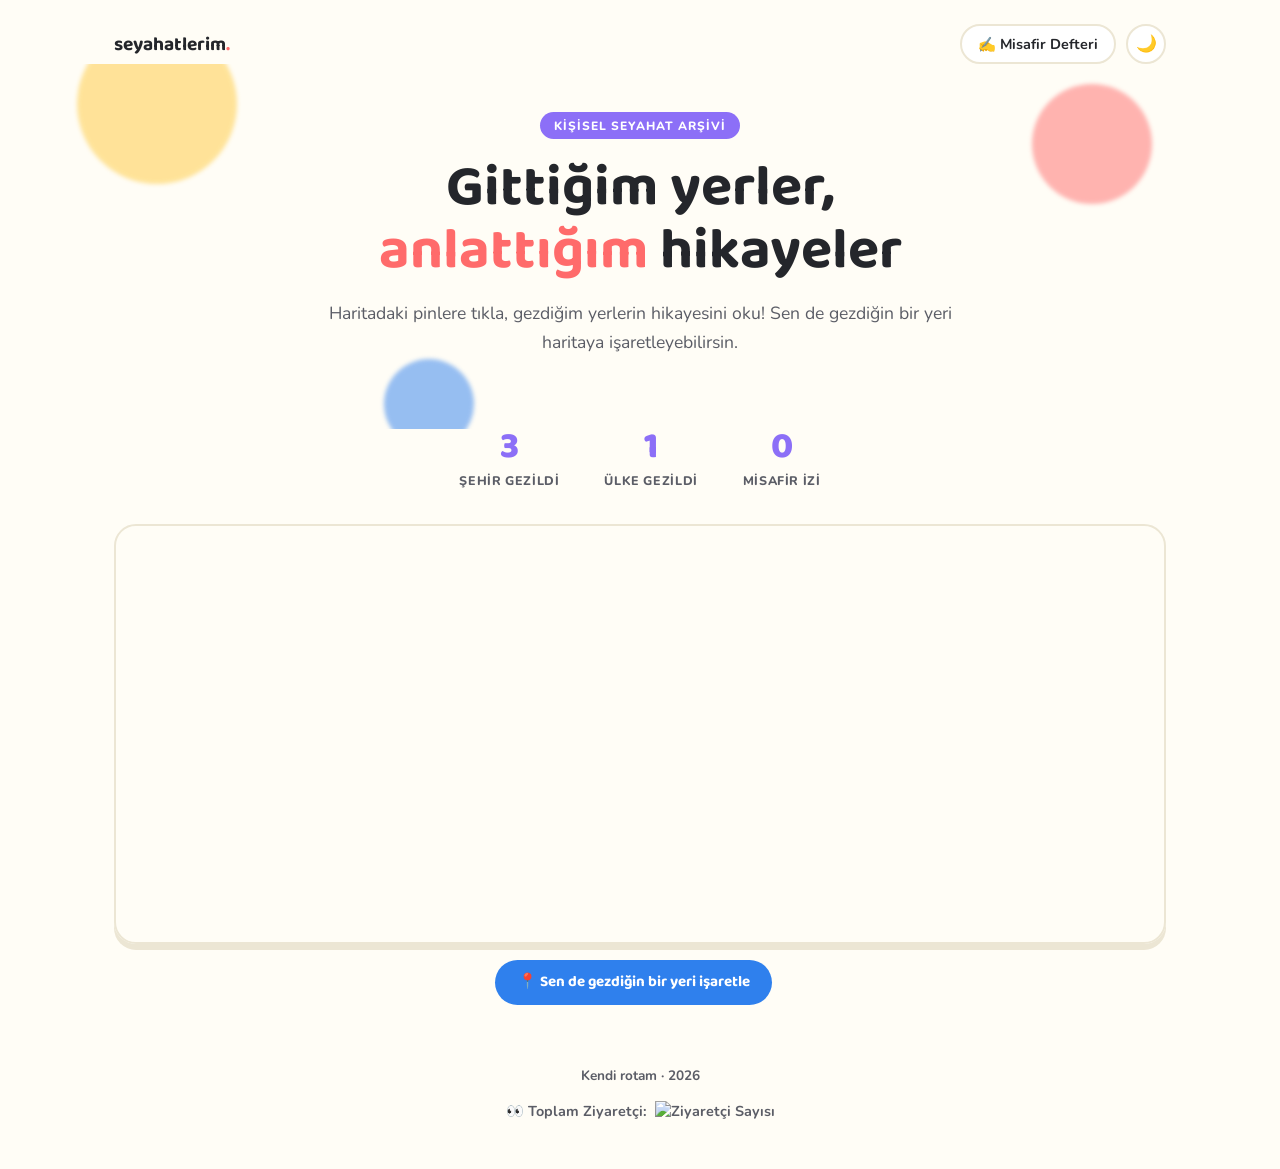
==== commit 321971db: "Update index.html" ====
--- a/index.html
+++ b/index.html
@@ -147,7 +147,8 @@
   // =========================================================================
   const yerler = [
     { name: 'Lapseki, Çanakkale', lat: 40.3411, lng: 26.6839, color: '#ffc93c', href: 'lapseki.html', country: 'Türkiye' },
-    { name: 'Galata Kulesi, İstanbul', lat: 41.0256, lng: 28.9744, color: '#2f80ed', href: 'galata.html', country: 'Türkiye' },
+    { name: 'Galata Kulesi, İstanbul', lat: 41.0256, lng: 28.9744, color: '#8c1900', href: 'galata.html', country: 'Türkiye' },
+    { name: 'Eskişehir', lat: 39.766193, lng: 30.526714, color: '#01471c', href: 'sayfa.html', country: 'Türkiye' }
   ];
 
   // İstatistik şeridi
--- a/style.css
+++ b/style.css
@@ -243,6 +243,9 @@
   border: 2px solid var(--line);
   box-shadow: 0 6px 0 var(--line);
 }
+[data-theme="dark"] #turkiye-map .leaflet-tile-pane {
+  filter: brightness(1.5) contrast(1.05) saturate(1.15);
+}
 .map-pin span {
   display: block;
   width: 20px;
